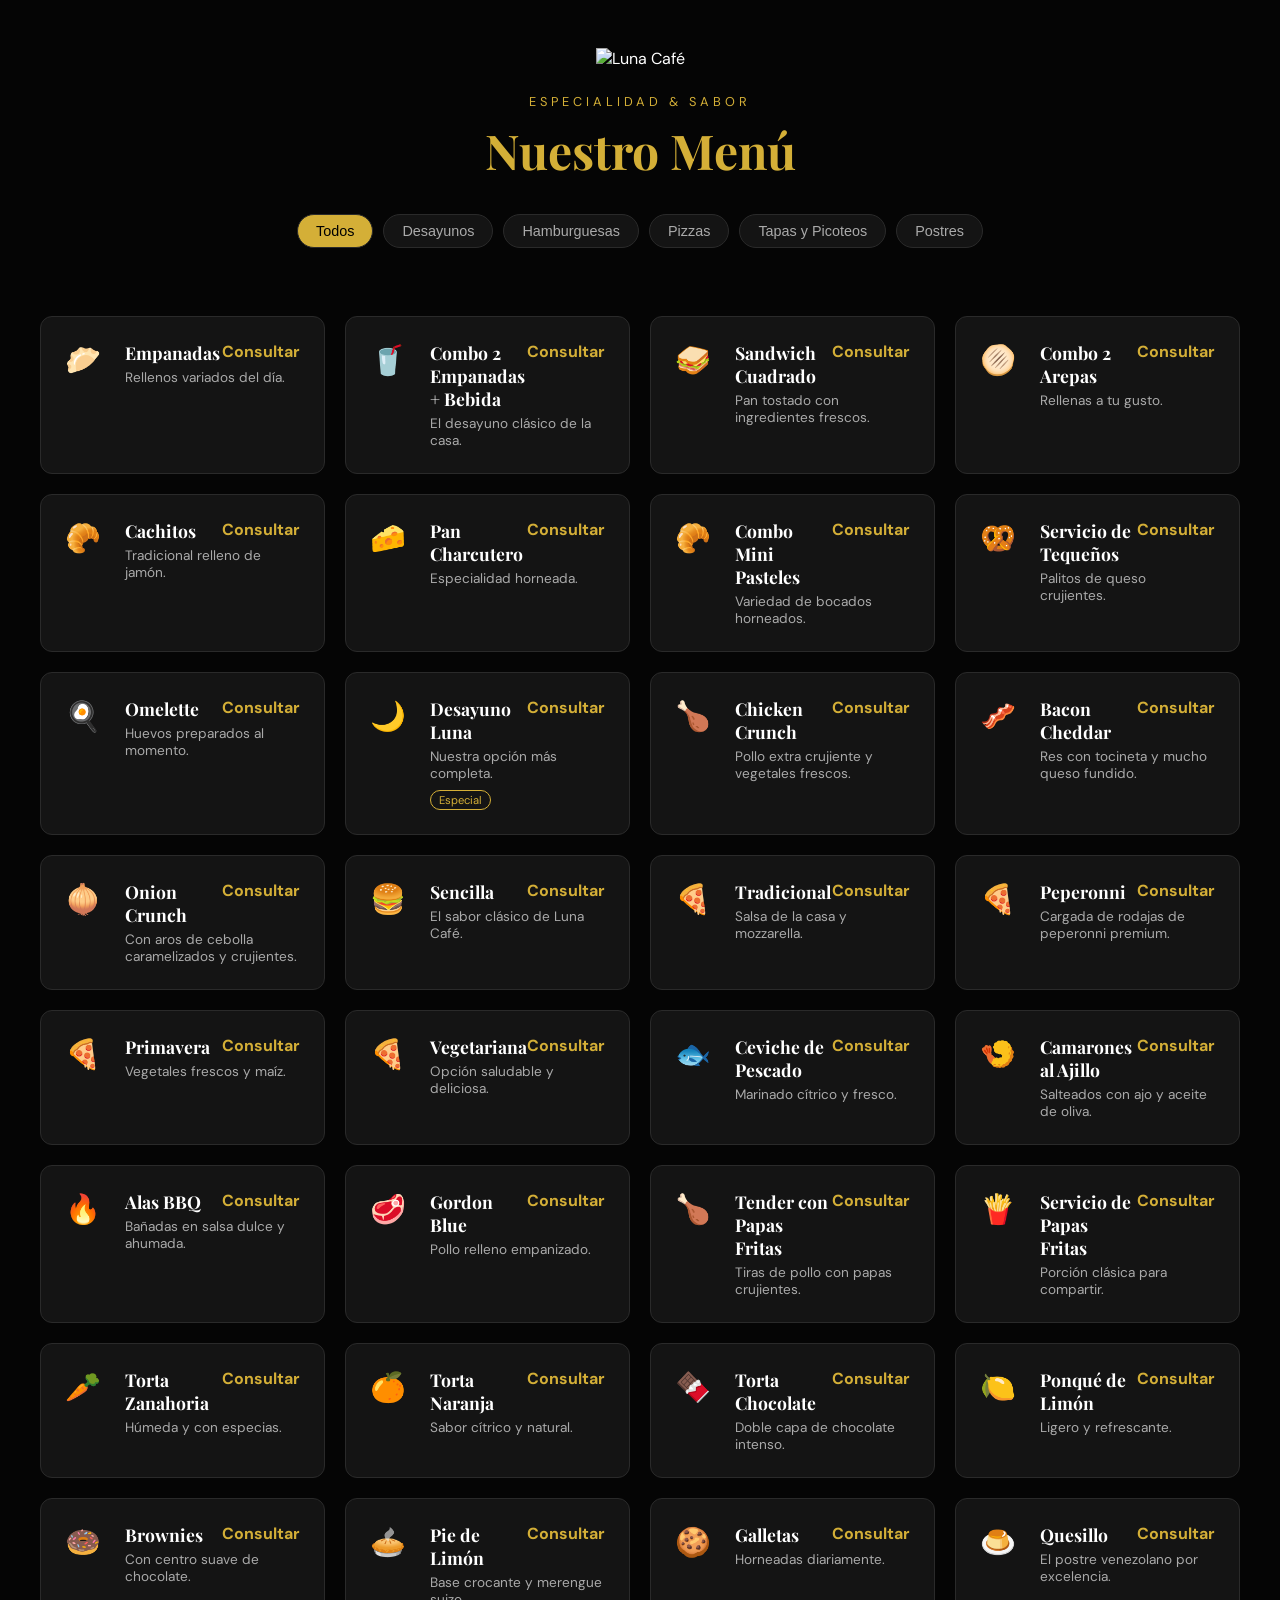
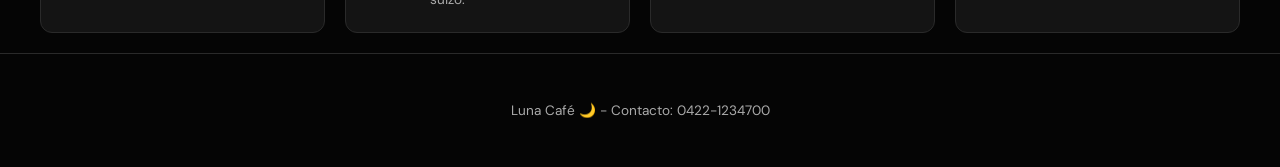
==== index.html @ ac91f905 "Rename idex.html to index.html" ====
<!DOCTYPE html>
<html lang="es">
<head>
    <meta charset="UTF-8">
    <meta name="viewport" content="width=device-width, initial-scale=1.0">
    <title>Luna Café - Menú Digital</title>
    <link href="https://fonts.googleapis.com/css2?family=DM+Sans:wght@400;700&family=Playfair+Display:wght@700&display=swap" rel="stylesheet">
    <link rel="stylesheet" href="style.css">
</head>
<body>

<header>
    <img src="logo.png" alt="Luna Café" class="main-logo">
    <p class="subtitle">Especialidad & Sabor</p>
    <h1>Nuestro Menú</h1>
    
    <div class="filter-container">
        <button class="filter-btn active" data-filter="all">Todos</button>
        <button class="filter-btn" data-filter="desayunos">Desayunos</button>
        <button class="filter-btn" data-filter="hamburguesas">Hamburguesas</button>
        <button class="filter-btn" data-filter="pizzas">Pizzas</button>
        <button class="filter-btn" data-filter="tapas">Tapas y Picoteos</button>
        <button class="filter-btn" data-filter="postres">Postres</button>
    </div>
</header>

<main class="menu-grid" id="menu-grid">
    <article class="menu-item" data-category="desayunos">
        <div class="item-icon">🥟</div>
        <div class="item-info">
            <div class="item-header"><h3>Empanadas</h3><span class="price">Consultar</span></div>
            <p>Rellenos variados del día.</p>
        </div>
    </article>

    <article class="menu-item" data-category="desayunos">
        <div class="item-icon">🥤</div>
        <div class="item-info">
            <div class="item-header"><h3>Combo 2 Empanadas + Bebida</h3><span class="price">Consultar</span></div>
            <p>El desayuno clásico de la casa.</p>
        </div>
    </article>

    <article class="menu-item" data-category="desayunos">
        <div class="item-icon">🥪</div>
        <div class="item-info">
            <div class="item-header"><h3>Sandwich Cuadrado</h3><span class="price">Consultar</span></div>
            <p>Pan tostado con ingredientes frescos.</p>
        </div>
    </article>

    <article class="menu-item" data-category="desayunos">
        <div class="item-icon">🫓</div>
        <div class="item-info">
            <div class="item-header"><h3>Combo 2 Arepas</h3><span class="price">Consultar</span></div>
            <p>Rellenas a tu gusto.</p>
        </div>
    </article>

    <article class="menu-item" data-category="desayunos">
        <div class="item-icon">🥐</div>
        <div class="item-info">
            <div class="item-header"><h3>Cachitos</h3><span class="price">Consultar</span></div>
            <p>Tradicional relleno de jamón.</p>
        </div>
    </article>

    <article class="menu-item" data-category="desayunos">
        <div class="item-icon">🧀</div>
        <div class="item-info">
            <div class="item-header"><h3>Pan Charcutero</h3><span class="price">Consultar</span></div>
            <p>Especialidad horneada.</p>
        </div>
    </article>

    <article class="menu-item" data-category="desayunos">
        <div class="item-icon">🥐</div>
        <div class="item-info">
            <div class="item-header"><h3>Combo Mini Pasteles</h3><span class="price">Consultar</span></div>
            <p>Variedad de bocados horneados.</p>
        </div>
    </article>

    <article class="menu-item" data-category="desayunos">
        <div class="item-icon">🥨</div>
        <div class="item-info">
            <div class="item-header"><h3>Servicio de Tequeños</h3><span class="price">Consultar</span></div>
            <p>Palitos de queso crujientes.</p>
        </div>
    </article>

    <article class="menu-item" data-category="desayunos">
        <div class="item-icon">🍳</div>
        <div class="item-info">
            <div class="item-header"><h3>Omelette</h3><span class="price">Consultar</span></div>
            <p>Huevos preparados al momento.</p>
        </div>
    </article>

<article class="menu-item" data-category="desayunos">
        <div class="item-icon">🌙</div>
        <div class="item-info">
            <div class="item-header"><h3>Desayuno Luna</h3><span class="price">Consultar</span></div>
            <p>Nuestra opción más completa.</p>
            <span class="badge">Especial</span>
        </div>
    </article>

    <article class="menu-item" data-category="hamburguesas">
        <div class="item-icon">🍗</div>
        <div class="item-info">
            <div class="item-header"><h3>Chicken Crunch</h3><span class="price">Consultar</span></div>
            <p>Pollo extra crujiente y vegetales frescos.</p>
        </div>
    </article>

    <article class="menu-item" data-category="hamburguesas">
        <div class="item-icon">🥓</div>
        <div class="item-info">
            <div class="item-header"><h3>Bacon Cheddar</h3><span class="price">Consultar</span></div>
            <p>Res con tocineta y mucho queso fundido.</p>
        </div>
    </article>

    <article class="menu-item" data-category="hamburguesas">
        <div class="item-icon">🧅</div>
        <div class="item-info">
            <div class="item-header"><h3>Onion Crunch</h3><span class="price">Consultar</span></div>
            <p>Con aros de cebolla caramelizados y crujientes.</p>
        </div>
    </article>

    <article class="menu-item" data-category="hamburguesas">
        <div class="item-icon">🍔</div>
        <div class="item-info">
            <div class="item-header"><h3>Sencilla</h3><span class="price">Consultar</span></div>
            <p>El sabor clásico de Luna Café.</p>
        </div>
    </article>

    <article class="menu-item" data-category="pizzas">
        <div class="item-icon">🍕</div>
        <div class="item-info">
            <div class="item-header"><h3>Tradicional</h3><span class="price">Consultar</span></div>
            <p>Salsa de la casa y mozzarella.</p>
        </div>
    </article>

    <article class="menu-item" data-category="pizzas">
        <div class="item-icon">🍕</div>
        <div class="item-info">
            <div class="item-header"><h3>Peperonni</h3><span class="price">Consultar</span></div>
            <p>Cargada de rodajas de peperonni premium.</p>
        </div>
    </article>

    <article class="menu-item" data-category="pizzas">
        <div class="item-icon">🍕</div>
        <div class="item-info">
            <div class="item-header"><h3>Primavera</h3><span class="price">Consultar</span></div>
            <p>Vegetales frescos y maíz.</p>
        </div>
    </article>

    <article class="menu-item" data-category="pizzas">
        <div class="item-icon">🍕</div>
        <div class="item-info">
            <div class="item-header"><h3>Vegetariana</h3><span class="price">Consultar</span></div>
            <p>Opción saludable y deliciosa.</p>
        </div>
    </article>

    <article class="menu-item" data-category="tapas">
        <div class="item-icon">🐟</div>
        <div class="item-info">
            <div class="item-header"><h3>Ceviche de Pescado</h3><span class="price">Consultar</span></div>
            <p>Marinado cítrico y fresco.</p>
        </div>
    </article>

    <article class="menu-item" data-category="tapas">
        <div class="item-icon">🍤</div>
        <div class="item-info">
            <div class="item-header"><h3>Camarones al Ajillo</h3><span class="price">Consultar</span></div>
            <p>Salteados con ajo y aceite de oliva.</p>
        </div>
    </article>

    <article class="menu-item" data-category="tapas">
        <div class="item-icon">🔥</div>
        <div class="item-info">
            <div class="item-header"><h3>Alas BBQ</h3><span class="price">Consultar</span></div>
            <p>Bañadas en salsa dulce y ahumada.</p>
        </div>
    </article>

<article class="menu-item" data-category="tapas">
        <div class="item-icon">🥩</div>
        <div class="item-info">
            <div class="item-header"><h3>Gordon Blue</h3><span class="price">Consultar</span></div>
            <p>Pollo relleno empanizado.</p>
        </div>
    </article>

    <article class="menu-item" data-category="tapas">
        <div class="item-icon">🍗</div>
        <div class="item-info">
            <div class="item-header"><h3>Tender con Papas Fritas</h3><span class="price">Consultar</span></div>
            <p>Tiras de pollo con papas crujientes.</p>
        </div>
    </article>

    <article class="menu-item" data-category="tapas">
        <div class="item-icon">🍟</div>
        <div class="item-info">
            <div class="item-header"><h3>Servicio de Papas Fritas</h3><span class="price">Consultar</span></div>
            <p>Porción clásica para compartir.</p>
        </div>
    </article>

    <article class="menu-item" data-category="postres">
        <div class="item-icon">🥕</div>
        <div class="item-info">
            <div class="item-header"><h3>Torta Zanahoria</h3><span class="price">Consultar</span></div>
            <p>Húmeda y con especias.</p>
        </div>
    </article>

    <article class="menu-item" data-category="postres">
        <div class="item-icon">🍊</div>
        <div class="item-info">
            <div class="item-header"><h3>Torta Naranja</h3><span class="price">Consultar</span></div>
            <p>Sabor cítrico y natural.</p>
        </div>
    </article>

    <article class="menu-item" data-category="postres">
        <div class="item-icon">🍫</div>
        <div class="item-info">
            <div class="item-header"><h3>Torta Chocolate</h3><span class="price">Consultar</span></div>
            <p>Doble capa de chocolate intenso.</p>
        </div>
    </article>

    <article class="menu-item" data-category="postres">
        <div class="item-icon">🍋</div>
        <div class="item-info">
            <div class="item-header"><h3>Ponqué de Limón</h3><span class="price">Consultar</span></div>
            <p>Ligero y refrescante.</p>
        </div>
    </article>

    <article class="menu-item" data-category="postres">
        <div class="item-icon">🍩</div>
        <div class="item-info">
            <div class="item-header"><h3>Brownies</h3><span class="price">Consultar</span></div>
            <p>Con centro suave de chocolate.</p>
        </div>
    </article>

    <article class="menu-item" data-category="postres">
        <div class="item-icon">🥧</div>
        <div class="item-info">
            <div class="item-header"><h3>Pie de Limón</h3><span class="price">Consultar</span></div>
            <p>Base crocante y merengue suizo.</p>
        </div>
    </article>

    <article class="menu-item" data-category="postres">
        <div class="item-icon">🍪</div>
        <div class="item-info">
            <div class="item-header"><h3>Galletas</h3><span class="price">Consultar</span></div>
            <p>Horneadas diariamente.</p>
        </div>
    </article>

    <article class="menu-item" data-category="postres">
        <div class="item-icon">🍮</div>
        <div class="item-info">
            <div class="item-header"><h3>Quesillo</h3><span class="price">Consultar</span></div>
            <p>El postre venezolano por excelencia.</p>
        </div>
    </article>
</main>

<footer class="main-footer">
    <p>Luna Café 🌙 - Contacto: 0422-1234700</p>
</footer>

<script src="script.js"></script>
</body>
</html>
---- style.css ----
:root {
    --background: #050505;
    --card: #141414;
    --primary: #d4af37;
    --foreground: #ffffff;
    --muted: #aaaaaa;
    --border: #2a2a2a;
}

body {
    background-color: var(--background);
    color: var(--foreground);
    font-family: 'DM Sans', sans-serif;
    margin: 0;
}

header {
    text-align: center;
    padding: 3rem 1rem;
}

.main-logo {
    width: 100px;
    margin-bottom: 1.5rem;
}

h1 {
    font-family: 'Playfair Display', serif;
    font-size: 3rem;
    color: var(--primary);
    margin: 0.5rem 0 2rem;
}

.subtitle {
    color: var(--primary);
    letter-spacing: 4px;
    text-transform: uppercase;
    font-size: 0.8rem;
    margin-bottom: 0.5rem;
}

/* Filtros */
.filter-container {
    display: flex;
    justify-content: center;
    gap: 10px;
    flex-wrap: wrap;
    max-width: 800px;
    margin: 0 auto;
}

.filter-btn {
    background: var(--card);
    color: var(--muted);
    border: 1px solid var(--border);
    padding: 8px 18px;
    border-radius: 30px;
    cursor: pointer;
    font-size: 0.9rem;
}

.filter-btn.active {
    background: var(--primary);
    color: #000;
}

/* Grid */
.menu-grid {
    display: grid;
    grid-template-columns: repeat(auto-fill, minmax(280px, 1fr));
    gap: 20px;
    max-width: 1200px;
    margin: 0 auto;
    padding: 20px;
}

.menu-item {
    background: var(--card);
    border: 1px solid var(--border);
    border-radius: 12px;
    padding: 1.5rem;
    display: flex;
    gap: 15px;
}

.menu-item.hidden { display: none !important; }

.item-icon { font-size: 1.8rem; min-width: 45px; }

.item-info { width: 100%; }

.item-header {
    display: flex;
    justify-content: space-between;
    margin-bottom: 5px;
}

.item-header h3 {
    margin: 0;
    font-size: 1.1rem;
    font-family: 'Playfair Display', serif;
}

.price { color: var(--primary); font-weight: bold; }

p { font-size: 0.85rem; color: var(--muted); margin: 0; }

.badge {
    font-size: 0.7rem;
    border: 1px solid var(--primary);
    color: var(--primary);
    padding: 2px 8px;
    border-radius: 10px;
    display: inline-block;
    margin-top: 8px;
}

.main-footer {
    text-align: center;
    padding: 3rem;
    border-top: 1px solid var(--border);
    color: var(--muted);
}
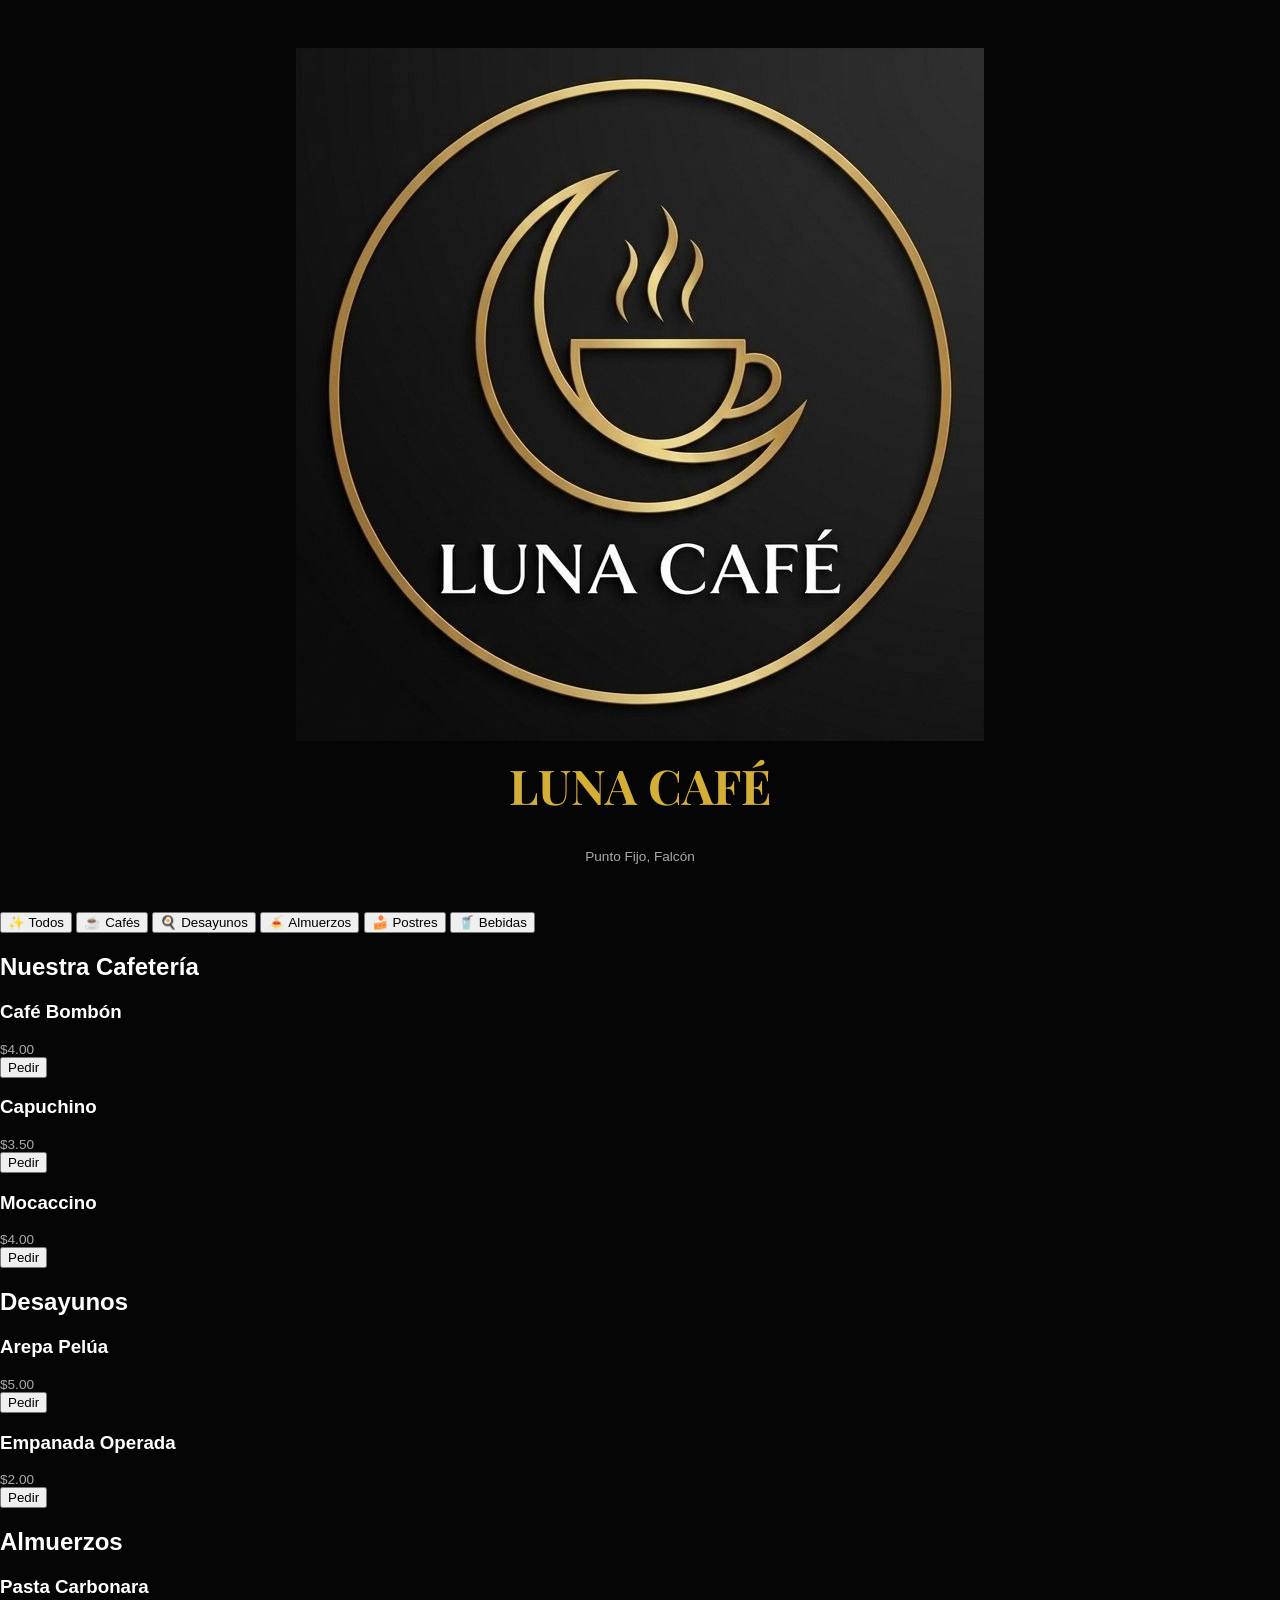
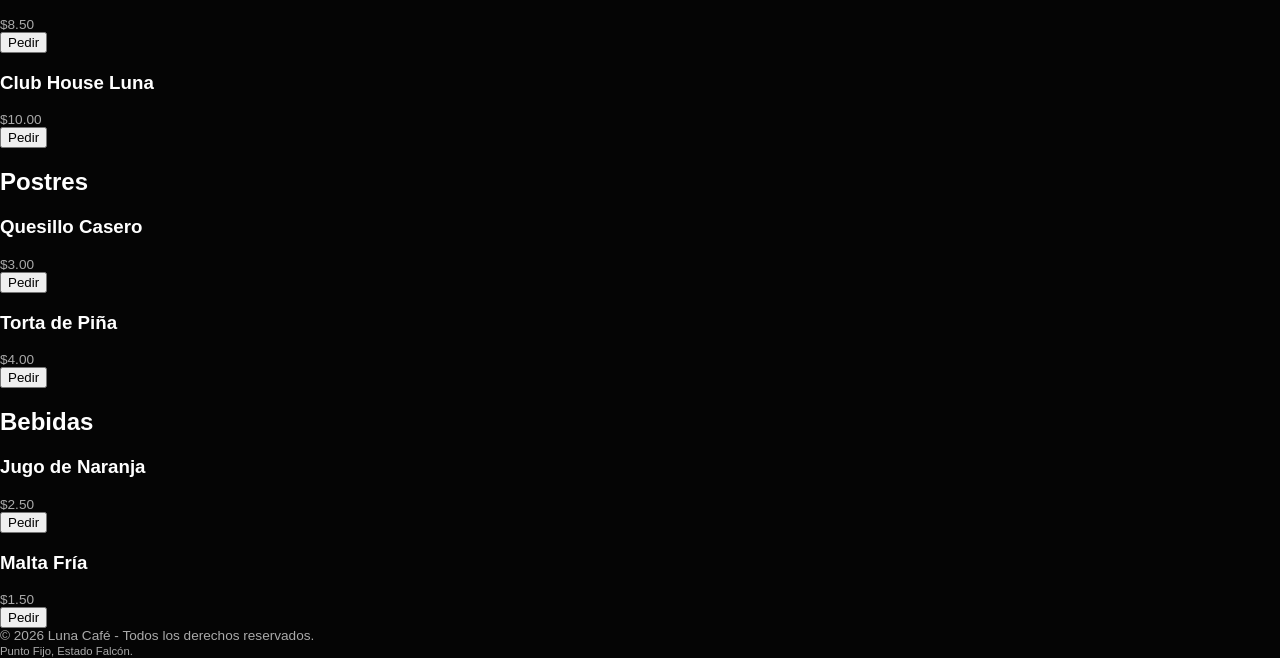
==== commit b9a40fc6: "actualizacion de plantilla" ====
--- a/index.html
+++ b/index.html
@@ -3,290 +3,102 @@
 <head>
     <meta charset="UTF-8">
     <meta name="viewport" content="width=device-width, initial-scale=1.0">
-    <title>Luna Café - Menú Digital</title>
-    <link href="https://fonts.googleapis.com/css2?family=DM+Sans:wght@400;700&family=Playfair+Display:wght@700&display=swap" rel="stylesheet">
+    <title>Luna Café | Menú Digital</title>
     <link rel="stylesheet" href="style.css">
+    <link href="https://fonts.googleapis.com/css2?family=Playfair+Display:wght@700&family=Poppins:wght@300;400;600&display=swap" rel="stylesheet">
 </head>
 <body>
 
-<header>
-    <img src="logo.png" alt="Luna Café" class="main-logo">
-    <p class="subtitle">Especialidad & Sabor</p>
-    <h1>Nuestro Menú</h1>
-    
-    <div class="filter-container">
-        <button class="filter-btn active" data-filter="all">Todos</button>
-        <button class="filter-btn" data-filter="desayunos">Desayunos</button>
-        <button class="filter-btn" data-filter="hamburguesas">Hamburguesas</button>
-        <button class="filter-btn" data-filter="pizzas">Pizzas</button>
-        <button class="filter-btn" data-filter="tapas">Tapas y Picoteos</button>
-        <button class="filter-btn" data-filter="postres">Postres</button>
-    </div>
-</header>
+    <header>
+        <div class="header-content">
+            <div class="logo-redondo">
+                <img src="logo.png" alt="Luna Café Logo"> 
+            </div>
+            <h1>LUNA CAFÉ</h1>
+            <p>Punto Fijo, Falcón</p>
+        </div>
+    </header>
 
-<main class="menu-grid" id="menu-grid">
-    <article class="menu-item" data-category="desayunos">
-        <div class="item-icon">🥟</div>
-        <div class="item-info">
-            <div class="item-header"><h3>Empanadas</h3><span class="price">Consultar</span></div>
-            <p>Rellenos variados del día.</p>
-        </div>
-    </article>
+    <nav class="barra-filtros">
+        <button class="filtro-btn activo" onclick="filtrar('todos', event)">✨ Todos</button>
+        <button class="filtro-btn" onclick="filtrar('cafes', event)">☕ Cafés</button>
+        <button class="filtro-btn" onclick="filtrar('desayunos', event)">🍳 Desayunos</button>
+        <button class="filtro-btn" onclick="filtrar('almuerzos', event)">🍝 Almuerzos</button>
+        <button class="filtro-btn" onclick="filtrar('postres', event)">🍰 Postres</button>
+        <button class="filtro-btn" onclick="filtrar('bebidas', event)">🥤 Bebidas</button>
+    </nav>
 
-    <article class="menu-item" data-category="desayunos">
-        <div class="item-icon">🥤</div>
-        <div class="item-info">
-            <div class="item-header"><h3>Combo 2 Empanadas + Bebida</h3><span class="price">Consultar</span></div>
-            <p>El desayuno clásico de la casa.</p>
-        </div>
-    </article>
+    <main id="menu-container">
+        <section class="categoria-menu cafes">
+            <h2 class="titulo-categoria">Nuestra Cafetería</h2>
+            <div class="item-menu">
+                <div class="info"><h3>Café Bombón</h3><p class="precio">$4.00</p></div>
+                <button class="btn-wa" onclick="pedirDirecto('Café Bombón', '4.00')">Pedir</button>
+            </div>
+            <div class="item-menu">
+                <div class="info"><h3>Capuchino</h3><p class="precio">$3.50</p></div>
+                <button class="btn-wa" onclick="pedirDirecto('Capuchino', '3.50')">Pedir</button>
+            </div>
+            <div class="item-menu">
+                <div class="info"><h3>Mocaccino</h3><p class="precio">$4.00</p></div>
+                <button class="btn-wa" onclick="pedirDirecto('Mocaccino', '4.00')">Pedir</button>
+            </div>
+        </section>
 
-    <article class="menu-item" data-category="desayunos">
-        <div class="item-icon">🥪</div>
-        <div class="item-info">
-            <div class="item-header"><h3>Sandwich Cuadrado</h3><span class="price">Consultar</span></div>
-            <p>Pan tostado con ingredientes frescos.</p>
-        </div>
-    </article>
+        <section class="categoria-menu desayunos">
+            <h2 class="titulo-categoria">Desayunos</h2>
+            <div class="item-menu">
+                <div class="info"><h3>Arepa Pelúa</h3><p class="precio">$5.00</p></div>
+                <button class="btn-wa" onclick="pedirDirecto('Arepa Pelúa', '5.00')">Pedir</button>
+            </div>
+            <div class="item-menu">
+                <div class="info"><h3>Empanada Operada</h3><p class="precio">$2.00</p></div>
+                <button class="btn-wa" onclick="pedirDirecto('Empanada Operada', '2.00')">Pedir</button>
+            </div>
+        </section>
 
-    <article class="menu-item" data-category="desayunos">
-        <div class="item-icon">🫓</div>
-        <div class="item-info">
-            <div class="item-header"><h3>Combo 2 Arepas</h3><span class="price">Consultar</span></div>
-            <p>Rellenas a tu gusto.</p>
-        </div>
-    </article>
+        <section class="categoria-menu almuerzos">
+            <h2 class="titulo-categoria">Almuerzos</h2>
+            <div class="item-menu">
+                <div class="info"><h3>Pasta Carbonara</h3><p class="precio">$8.50</p></div>
+                <button class="btn-wa" onclick="pedirDirecto('Pasta Carbonara', '8.50')">Pedir</button>
+            </div>
+            <div class="item-menu">
+                <div class="info"><h3>Club House Luna</h3><p class="precio">$10.00</p></div>
+                <button class="btn-wa" onclick="pedirDirecto('Club House Luna', '10.00')">Pedir</button>
+            </div>
+        </section>
 
-    <article class="menu-item" data-category="desayunos">
-        <div class="item-icon">🥐</div>
-        <div class="item-info">
-            <div class="item-header"><h3>Cachitos</h3><span class="price">Consultar</span></div>
-            <p>Tradicional relleno de jamón.</p>
-        </div>
-    </article>
+        <section class="categoria-menu postres">
+            <h2 class="titulo-categoria">Postres</h2>
+            <div class="item-menu">
+                <div class="info"><h3>Quesillo Casero</h3><p class="precio">$3.00</p></div>
+                <button class="btn-wa" onclick="pedirDirecto('Quesillo Casero', '3.00')">Pedir</button>
+            </div>
+            <div class="item-menu">
+                <div class="info"><h3>Torta de Piña</h3><p class="precio">$4.00</p></div>
+                <button class="btn-wa" onclick="pedirDirecto('Torta de Piña', '4.00')">Pedir</button>
+            </div>
+        </section>
 
-    <article class="menu-item" data-category="desayunos">
-        <div class="item-icon">🧀</div>
-        <div class="item-info">
-            <div class="item-header"><h3>Pan Charcutero</h3><span class="price">Consultar</span></div>
-            <p>Especialidad horneada.</p>
-        </div>
-    </article>
+        <section class="categoria-menu bebidas">
+            <h2 class="titulo-categoria">Bebidas</h2>
+            <div class="item-menu">
+                <div class="info"><h3>Jugo de Naranja</h3><p class="precio">$2.50</p></div>
+                <button class="btn-wa" onclick="pedirDirecto('Jugo de Naranja', '2.50')">Pedir</button>
+            </div>
+            <div class="item-menu">
+                <div class="info"><h3>Malta Fría</h3><p class="precio">$1.50</p></div>
+                <button class="btn-wa" onclick="pedirDirecto('Malta Fría', '1.50')">Pedir</button>
+            </div>
+        </section>
+    </main>
 
-    <article class="menu-item" data-category="desayunos">
-        <div class="item-icon">🥐</div>
-        <div class="item-info">
-            <div class="item-header"><h3>Combo Mini Pasteles</h3><span class="price">Consultar</span></div>
-            <p>Variedad de bocados horneados.</p>
-        </div>
-    </article>
+    <footer>
+        <p>© 2026 Luna Café - Todos los derechos reservados.</p>
+        <p><small>Punto Fijo, Estado Falcón.</small></p>
+    </footer>
 
-    <article class="menu-item" data-category="desayunos">
-        <div class="item-icon">🥨</div>
-        <div class="item-info">
-            <div class="item-header"><h3>Servicio de Tequeños</h3><span class="price">Consultar</span></div>
-            <p>Palitos de queso crujientes.</p>
-        </div>
-    </article>
-
-    <article class="menu-item" data-category="desayunos">
-        <div class="item-icon">🍳</div>
-        <div class="item-info">
-            <div class="item-header"><h3>Omelette</h3><span class="price">Consultar</span></div>
-            <p>Huevos preparados al momento.</p>
-        </div>
-    </article>
-
-<article class="menu-item" data-category="desayunos">
-        <div class="item-icon">🌙</div>
-        <div class="item-info">
-            <div class="item-header"><h3>Desayuno Luna</h3><span class="price">Consultar</span></div>
-            <p>Nuestra opción más completa.</p>
-            <span class="badge">Especial</span>
-        </div>
-    </article>
-
-    <article class="menu-item" data-category="hamburguesas">
-        <div class="item-icon">🍗</div>
-        <div class="item-info">
-            <div class="item-header"><h3>Chicken Crunch</h3><span class="price">Consultar</span></div>
-            <p>Pollo extra crujiente y vegetales frescos.</p>
-        </div>
-    </article>
-
-    <article class="menu-item" data-category="hamburguesas">
-        <div class="item-icon">🥓</div>
-        <div class="item-info">
-            <div class="item-header"><h3>Bacon Cheddar</h3><span class="price">Consultar</span></div>
-            <p>Res con tocineta y mucho queso fundido.</p>
-        </div>
-    </article>
-
-    <article class="menu-item" data-category="hamburguesas">
-        <div class="item-icon">🧅</div>
-        <div class="item-info">
-            <div class="item-header"><h3>Onion Crunch</h3><span class="price">Consultar</span></div>
-            <p>Con aros de cebolla caramelizados y crujientes.</p>
-        </div>
-    </article>
-
-    <article class="menu-item" data-category="hamburguesas">
-        <div class="item-icon">🍔</div>
-        <div class="item-info">
-            <div class="item-header"><h3>Sencilla</h3><span class="price">Consultar</span></div>
-            <p>El sabor clásico de Luna Café.</p>
-        </div>
-    </article>
-
-    <article class="menu-item" data-category="pizzas">
-        <div class="item-icon">🍕</div>
-        <div class="item-info">
-            <div class="item-header"><h3>Tradicional</h3><span class="price">Consultar</span></div>
-            <p>Salsa de la casa y mozzarella.</p>
-        </div>
-    </article>
-
-    <article class="menu-item" data-category="pizzas">
-        <div class="item-icon">🍕</div>
-        <div class="item-info">
-            <div class="item-header"><h3>Peperonni</h3><span class="price">Consultar</span></div>
-            <p>Cargada de rodajas de peperonni premium.</p>
-        </div>
-    </article>
-
-    <article class="menu-item" data-category="pizzas">
-        <div class="item-icon">🍕</div>
-        <div class="item-info">
-            <div class="item-header"><h3>Primavera</h3><span class="price">Consultar</span></div>
-            <p>Vegetales frescos y maíz.</p>
-        </div>
-    </article>
-
-    <article class="menu-item" data-category="pizzas">
-        <div class="item-icon">🍕</div>
-        <div class="item-info">
-            <div class="item-header"><h3>Vegetariana</h3><span class="price">Consultar</span></div>
-            <p>Opción saludable y deliciosa.</p>
-        </div>
-    </article>
-
-    <article class="menu-item" data-category="tapas">
-        <div class="item-icon">🐟</div>
-        <div class="item-info">
-            <div class="item-header"><h3>Ceviche de Pescado</h3><span class="price">Consultar</span></div>
-            <p>Marinado cítrico y fresco.</p>
-        </div>
-    </article>
-
-    <article class="menu-item" data-category="tapas">
-        <div class="item-icon">🍤</div>
-        <div class="item-info">
-            <div class="item-header"><h3>Camarones al Ajillo</h3><span class="price">Consultar</span></div>
-            <p>Salteados con ajo y aceite de oliva.</p>
-        </div>
-    </article>
-
-    <article class="menu-item" data-category="tapas">
-        <div class="item-icon">🔥</div>
-        <div class="item-info">
-            <div class="item-header"><h3>Alas BBQ</h3><span class="price">Consultar</span></div>
-            <p>Bañadas en salsa dulce y ahumada.</p>
-        </div>
-    </article>
-
-<article class="menu-item" data-category="tapas">
-        <div class="item-icon">🥩</div>
-        <div class="item-info">
-            <div class="item-header"><h3>Gordon Blue</h3><span class="price">Consultar</span></div>
-            <p>Pollo relleno empanizado.</p>
-        </div>
-    </article>
-
-    <article class="menu-item" data-category="tapas">
-        <div class="item-icon">🍗</div>
-        <div class="item-info">
-            <div class="item-header"><h3>Tender con Papas Fritas</h3><span class="price">Consultar</span></div>
-            <p>Tiras de pollo con papas crujientes.</p>
-        </div>
-    </article>
-
-    <article class="menu-item" data-category="tapas">
-        <div class="item-icon">🍟</div>
-        <div class="item-info">
-            <div class="item-header"><h3>Servicio de Papas Fritas</h3><span class="price">Consultar</span></div>
-            <p>Porción clásica para compartir.</p>
-        </div>
-    </article>
-
-    <article class="menu-item" data-category="postres">
-        <div class="item-icon">🥕</div>
-        <div class="item-info">
-            <div class="item-header"><h3>Torta Zanahoria</h3><span class="price">Consultar</span></div>
-            <p>Húmeda y con especias.</p>
-        </div>
-    </article>
-
-    <article class="menu-item" data-category="postres">
-        <div class="item-icon">🍊</div>
-        <div class="item-info">
-            <div class="item-header"><h3>Torta Naranja</h3><span class="price">Consultar</span></div>
-            <p>Sabor cítrico y natural.</p>
-        </div>
-    </article>
-
-    <article class="menu-item" data-category="postres">
-        <div class="item-icon">🍫</div>
-        <div class="item-info">
-            <div class="item-header"><h3>Torta Chocolate</h3><span class="price">Consultar</span></div>
-            <p>Doble capa de chocolate intenso.</p>
-        </div>
-    </article>
-
-    <article class="menu-item" data-category="postres">
-        <div class="item-icon">🍋</div>
-        <div class="item-info">
-            <div class="item-header"><h3>Ponqué de Limón</h3><span class="price">Consultar</span></div>
-            <p>Ligero y refrescante.</p>
-        </div>
-    </article>
-
-    <article class="menu-item" data-category="postres">
-        <div class="item-icon">🍩</div>
-        <div class="item-info">
-            <div class="item-header"><h3>Brownies</h3><span class="price">Consultar</span></div>
-            <p>Con centro suave de chocolate.</p>
-        </div>
-    </article>
-
-    <article class="menu-item" data-category="postres">
-        <div class="item-icon">🥧</div>
-        <div class="item-info">
-            <div class="item-header"><h3>Pie de Limón</h3><span class="price">Consultar</span></div>
-            <p>Base crocante y merengue suizo.</p>
-        </div>
-    </article>
-
-    <article class="menu-item" data-category="postres">
-        <div class="item-icon">🍪</div>
-        <div class="item-info">
-            <div class="item-header"><h3>Galletas</h3><span class="price">Consultar</span></div>
-            <p>Horneadas diariamente.</p>
-        </div>
-    </article>
-
-    <article class="menu-item" data-category="postres">
-        <div class="item-icon">🍮</div>
-        <div class="item-info">
-            <div class="item-header"><h3>Quesillo</h3><span class="price">Consultar</span></div>
-            <p>El postre venezolano por excelencia.</p>
-        </div>
-    </article>
-</main>
-
-<footer class="main-footer">
-    <p>Luna Café 🌙 - Contacto: 0422-1234700</p>
-</footer>
-
-<script src="script.js"></script>
+    <script src="script.js"></script>
 </body>
 </html>
